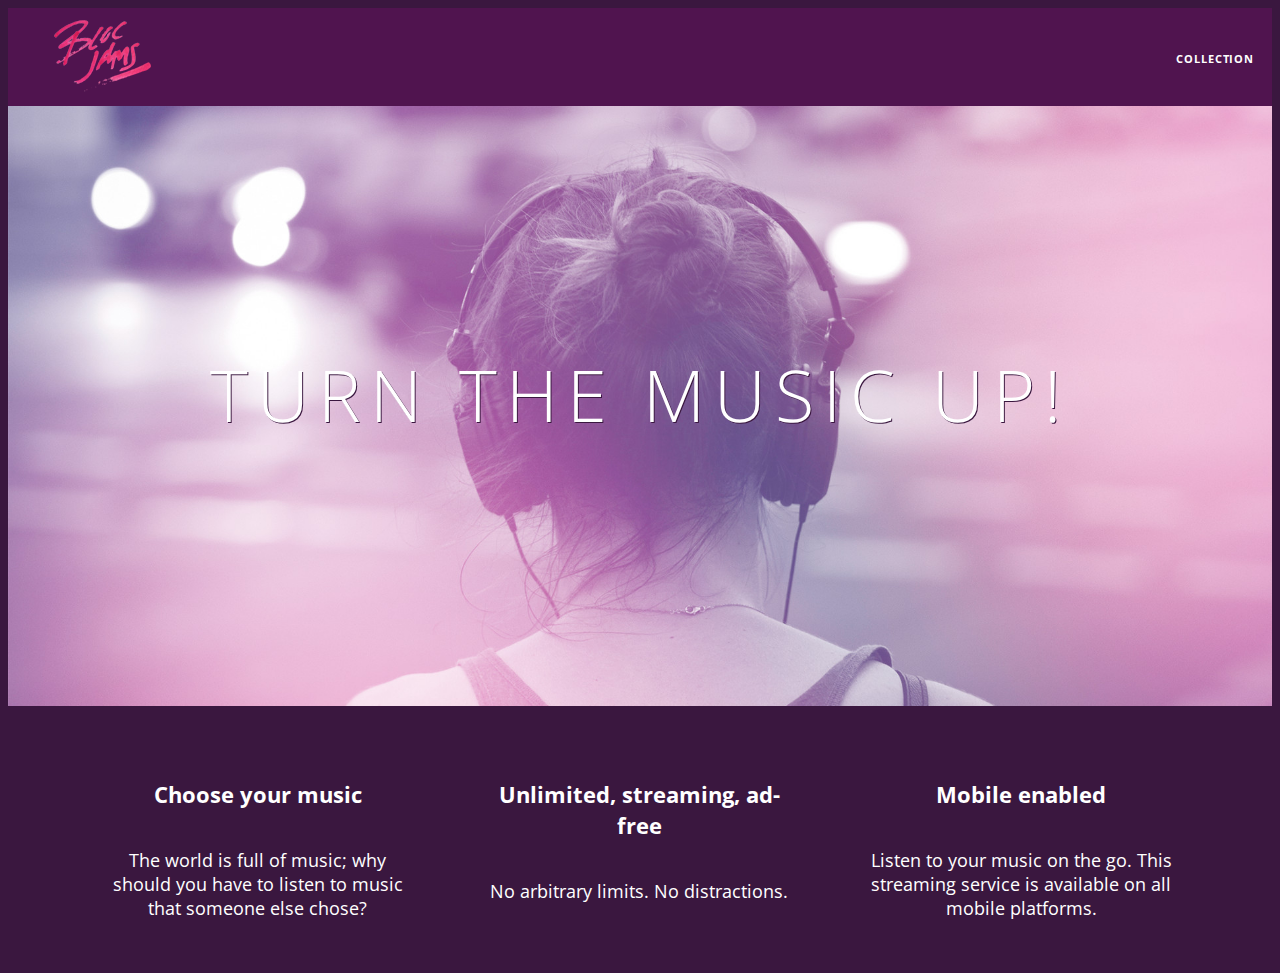
==== index.html @ 8feef7b5 "Checkpoint 5" ====
<!DOCTYPE html>
 <html>
     <head>
       <title>Bloc Jams</title>
       <meta name="viewport" content="width=device-width, initial-scale=1">
       <link rel="stylesheet" type="text/css" href="https://fonts.googleapis.com/css?family=Open+Sans:400,800,600,700,300">
         <link rel="stylesheet" type="text/css" href="https://code.ionicframework.com/ionicons/2.0.1/css/ionicons.min.css">
       <link rel="stylesheet" type="text/css" href="styles/normalize.css">
       <link rel="stylesheet" type="text/css" href="styles/main.css">
       <link rel="stylesheet" type="text/css" href="styles/landing.css">
     </head>

     <body>
     <body class="landing">
       <nav>
       <nav class="navbar"> <!-- navigtion br -->
         <a href="index.html" class="logo">
                      <img src="assets/images/bloc_jams_logo.png" alt="bloc jams logo">
                  </a>
                  <div class="links-container">
                      <a href="collection.html" class="navbar-link">collection</a>
                  </div>
       </nav>

       <section class="hero-content">
       <h1 class="hero-title">Turn the music up!</h1>
       </section>

       <section class="selling-points container clearfix"> <!-- selling points -->
             <div class="point column third">
                 <span class="ion-music-note"></span>
                 <h5 class="point-title">Choose your music</h5>
                 <p class="point-description">The world is full of music; why should you have to listen to music that someone else chose?</p>
          </div>
          <div>
            <div class="point column third">
             <span class="ion-radio-waves"></span>
             <h5 class="point-title">Unlimited, streaming, ad-free</h5>
             <p class="point-description">No arbitrary limits. No distractions.</p>
          </div>
            <div class="point column third">
                 <span class="ion-iphone"></span>
                 <h5 class="point-title">Mobile enabled</h5>
                 <p class="point-description">Listen to your music on the go. This streaming service is available on all mobile platforms.</p>
          </div>
       </section>
     </body>
 </html>
---- styles/main.css ----
*, *::before, *::after {
     -moz-box-sizing: border-box;
     -webkit-box-sizing: border-box;
     box-sizing: border-box;
 }

html {
     height: 100%; /* makes sure our HTML takes up 100% of the browser window */
     font-size: 100%;
 }

 body {
     font-family: 'Open Sans'; /* sets our font to the "Open Sans" typeface */
     color: white;             /* sets the text color to white */
     min-height: 100%;         /* says the height of the body must be, at minimum, 100% of the window */
 }

 body.landing {
     background-color: rgb(58,23,63); /* sets the background color to an RGB value (see below) */
 }

 .navbar {
      position: relative;
      padding: 0.5rem;
      background-color: rgba(101,18,95,0.5);
      z-index: 1;
  }

  .navbar .logo {
      position: relative; /* positioning will be explained in a resource */
      left: 2rem;
      cursor: pointer;  /* produces the finger-pointer icon when you hover over the logo */
 }

 .navbar .links-container {
     display: table;
     position: absolute;
     top: 0;
     right: 0;
     height: 100px;
     color: white;
 }

 .links-container .navbar-link {
     display: table-cell;
     position: relative;
     height: 100%;
     padding-left: 1rem;
     padding-right: 1rem;
     /* #3 */
     vertical-align: middle;
     color: white;
     font-size: 0.625rem;
     letter-spacing: 0.05rem;
     font-weight: 700;
     text-transform: uppercase;
     /* #4 */
     text-decoration: none;
     cursor: pointer;
 }

   /* #5 */
 .links-container .navbar-link:hover {
     color: rgb(233,50,117);
 }


  .hero-content {
       position: relative; /* positioning will be explained in a resource */
       min-height: 600px;  /* hero content element must be _at least_ 600 pixels */
       background-image: url(../assets/images/bloc_jams_bg.jpg);
       background-repeat: no-repeat;
       background-position: center center;
       background-size: cover;
   }

   .hero-content .hero-title {
        position: absolute;             /* positioning will be explained in a resource */
        top: 40%;                       /* positioning will be explained in a resource */
        -webkit-transform: translateY(-50%);
        -moz-transform: translateY(-50%);
        -ms-transform: translateY(-50%);
        transform: translateY(-50%);
        width: 100%;                    /* makes sure the title inhabits the full width of its container */
        text-align: center;             /* aligns text in the horizontal center of the element */
        font-size: 4rem;                /* specifies the size of the font in root em units */
        font-weight: 300;               /* makes the font thinner or lighter weight */
        text-transform: uppercase;      /* transforms the text to be all uppercase lettering */
        letter-spacing: 0.5rem;         /* puts 0.5 root ems worth of space between each letter */
        text-shadow: 1px 1px 0px rgb(58,23,63); /* creates a shadow underneath the text for readability over the image */
    }

    .selling-points {
         position: relative;
         display: table;
         width: 100%;
         -webkit-box-sizing: border-box;
         -moz-box-sizing: border-box;
         box-sizing: border-box; /* we'll explain this in a resource */
     }

     .point {
         display: table-cell;
         position: relative;
         width: 33.3%;
         padding: 2rem;
         text-align: center;
     }

     .point .point-title {
         font-size: 1.25rem;
     }

     .ion-music-note,
     .ion-radio-waves,
     .ion-iphone {
         color: rgb(233,50,117);
         font-size: 5rem;
     }
     /* Medium and small screens (640px) */
      @media (min-width: 640px) {
        html { font-size: 112%; }
      }

      /* Large screens (1024px) */
      @media (min-width: 1024px) {
        html { font-size: 120%; }
      }
      .container {
          margin: 0 auto;
          max-width: 64rem;
      }

      /* Medium screens (640px) */
      @media (min-width: 640px) {
          html { font-size: 112%; }
      }
      .column {
               float: left;
               padding-left: 1rem;
               padding-right: 1rem;
           }
           .column.full { width: 100%; }
                .column.two-thirds { width: 66.7%; }
                .column.half { width: 50%; }
                .column.third { width: 33.3%; }
                .column.fourth { width: 25%; }
                .column.flow-opposite { float: right; }
            }
            .clearfix::after {
               content: ".";
               visibility: hidden;
               display: block;
               height: 0;
               clear: both;
            }
---- styles/landing.css ----
body.landing {
     background-color: rgb(58,23,63);
 }

 .hero-content {
     position: relative;
     min-height: 600px;
     background-image: url(../assets/images/bloc_jams_bg.jpg);
     background-repeat: no-repeat;
     background-position: center center;
     background-size: cover;
 }

 .hero-content .hero-title {
     position: absolute;
     top: 40%;
     -webkit-transform: translateY(-50%);
     -moz-transform: translateY(-50%);
     transform: translateY(-50%);
     width: 100%;
     text-align: center;
     font-size: 4rem;
     font-weight: 300;
     text-transform: uppercase;
     letter-spacing: 0.5rem;
     text-shadow: 1px 1px 0px rgb(58,23,63);
 }
 
 .selling-points {
     position: relative;
 }

 .point {
     position: relative;
     padding: 2rem;
     text-align: center;
 }

 .point .point-title {
     font-size: 1.25rem;
 }

 .ion-music-note,
 .ion-radio-waves,
 .ion-iphone {
     color: rgb(233,50,117);
     font-size: 5rem;
 }
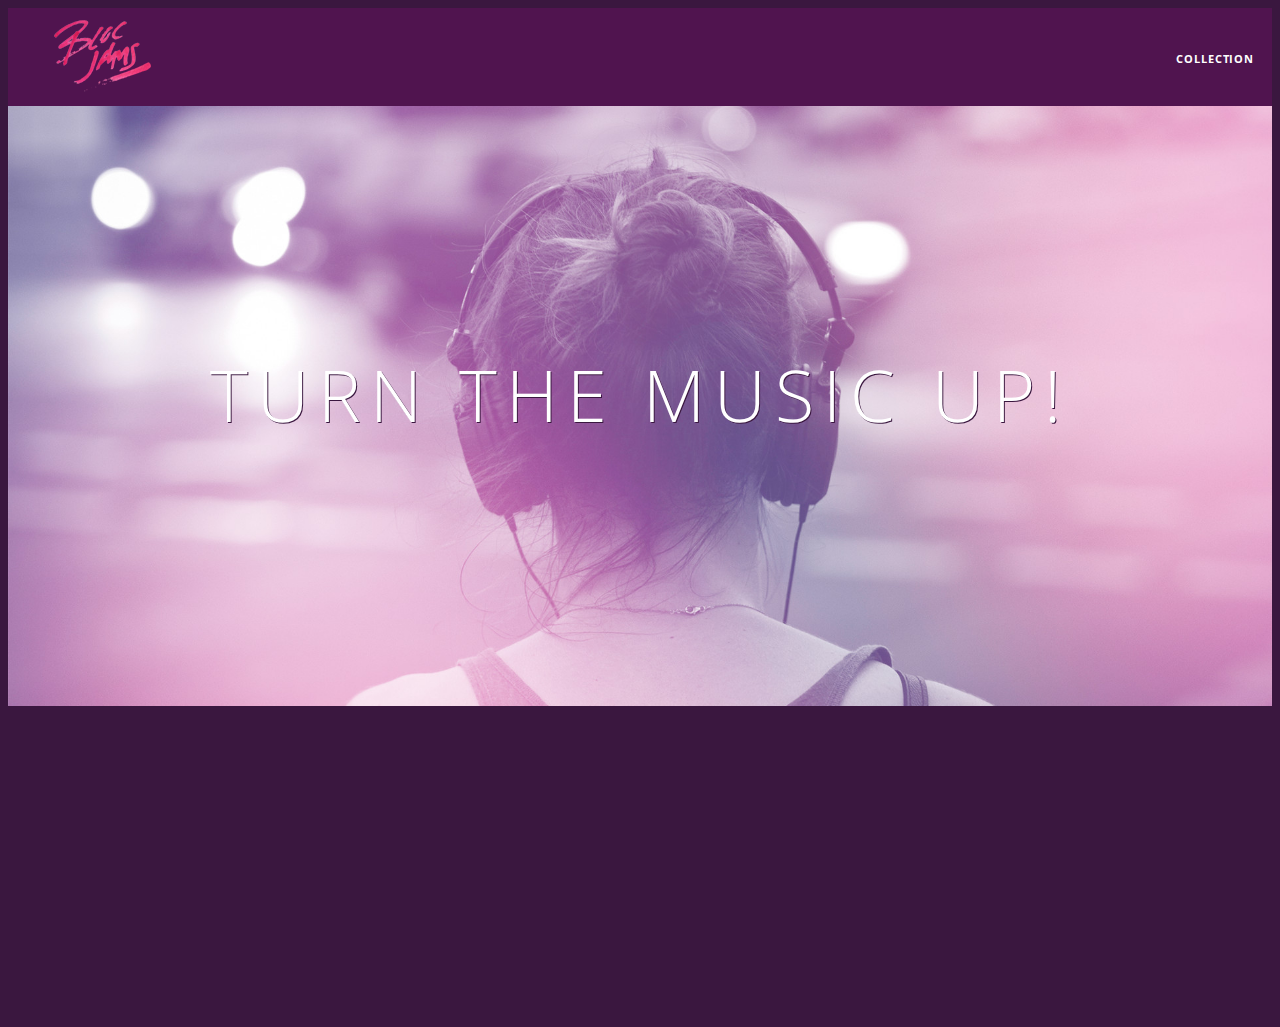
==== commit fa14e9f0: "Checkpoint 8" ====
--- a/index.html
+++ b/index.html
@@ -1,48 +1,46 @@
 <!DOCTYPE html>
- <html>
-     <head>
-       <title>Bloc Jams</title>
-       <meta name="viewport" content="width=device-width, initial-scale=1">
-       <link rel="stylesheet" type="text/css" href="https://fonts.googleapis.com/css?family=Open+Sans:400,800,600,700,300">
-         <link rel="stylesheet" type="text/css" href="https://code.ionicframework.com/ionicons/2.0.1/css/ionicons.min.css">
-       <link rel="stylesheet" type="text/css" href="styles/normalize.css">
-       <link rel="stylesheet" type="text/css" href="styles/main.css">
-       <link rel="stylesheet" type="text/css" href="styles/landing.css">
-     </head>
+<html>
+  <head>
+    <title>Bloc Jams</title>
+    <meta name="viewport" content="width=device-width, initial-scale=1">
+    <link rel="stylesheet" type="text/css" href="https://fonts.googleapis.com/css?family=Open+Sans:400,800,600,700,300">
+    <link rel="stylesheet" type="text/css" href="https://code.ionicframework.com/ionicons/2.0.1/css/ionicons.min.css">
+    <link rel="stylesheet" type="text/css" href="styles/normalize.css">
+    <link rel="stylesheet" type="text/css" href="styles/main.css">
+    <link rel="stylesheet" type="text/css" href="styles/landing.css">
+  </head>
 
-     <body>
-     <body class="landing">
-       <nav>
-       <nav class="navbar"> <!-- navigtion br -->
-         <a href="index.html" class="logo">
-                      <img src="assets/images/bloc_jams_logo.png" alt="bloc jams logo">
-                  </a>
-                  <div class="links-container">
-                      <a href="collection.html" class="navbar-link">collection</a>
-                  </div>
-       </nav>
+  <body class="landing">
+    <nav class="navbar"> <!-- navigtion br -->
+      <a href="index.html" class="logo">
+        <img src="assets/images/bloc_jams_logo.png" alt="bloc jams logo">
+      </a>
+      <div class="links-container">
+        <a href="collection.html" class="navbar-link">collection</a>
+      </div>
+    </nav>
 
-       <section class="hero-content">
-       <h1 class="hero-title">Turn the music up!</h1>
-       </section>
+    <section class="hero-content">
+      <h1 class="hero-title">Turn the music up!</h1>
+    </section>
 
-       <section class="selling-points container clearfix"> <!-- selling points -->
-             <div class="point column third">
-                 <span class="ion-music-note"></span>
-                 <h5 class="point-title">Choose your music</h5>
-                 <p class="point-description">The world is full of music; why should you have to listen to music that someone else chose?</p>
-          </div>
-          <div>
-            <div class="point column third">
-             <span class="ion-radio-waves"></span>
-             <h5 class="point-title">Unlimited, streaming, ad-free</h5>
-             <p class="point-description">No arbitrary limits. No distractions.</p>
-          </div>
-            <div class="point column third">
-                 <span class="ion-iphone"></span>
-                 <h5 class="point-title">Mobile enabled</h5>
-                 <p class="point-description">Listen to your music on the go. This streaming service is available on all mobile platforms.</p>
-          </div>
-       </section>
-     </body>
- </html>
+    <section class="selling-points container clearfix"> <!-- selling points -->
+      <div class="point column third">
+        <span class="ion-music-note"></span>
+        <h5 class="point-title">Choose your music</h5>
+        <p class="point-description">The world is full of music; why should you have to listen to music that someone else chose?</p>
+      </div>
+      <div class="point column third">
+        <span class="ion-radio-waves"></span>
+        <h5 class="point-title">Unlimited, streaming, ad-free</h5>
+        <p class="point-description">No arbitrary limits. No distractions.</p>
+      </div>
+      <div class="point column third">
+        <span class="ion-iphone"></span>
+        <h5 class="point-title">Mobile enabled</h5>
+        <p class="point-description">Listen to your music on the go. This streaming service is available on all mobile platforms.</p>
+      </div>
+    </section>
+    <script src="scripts/landing.js"></script>
+  </body>
+</html>
--- a/styles/main.css
+++ b/styles/main.css
@@ -1,156 +1,168 @@
 *, *::before, *::after {
-     -moz-box-sizing: border-box;
-     -webkit-box-sizing: border-box;
-     box-sizing: border-box;
+  -moz-box-sizing: border-box;
+  -webkit-box-sizing: border-box;
+  box-sizing: border-box;
+}
+
+html {
+  height: 100%; /* makes sure our HTML takes up 100% of the browser window */
+  font-size: 100%;
+}
+
+body {
+  font-family: 'Open Sans'; /* sets our font to the "Open Sans" typeface */
+  color: white;             /* sets the text color to white */
+  min-height: 100%;         /* says the height of the body must be, at minimum, 100% of the window */
+}
+
+body.landing {
+  background-color: rgb(58,23,63); /* sets the background color to an RGB value (see below) */
+}
+
+.navbar {
+  position: relative;
+  padding: 0.5rem;
+  background-color: rgba(101,18,95,0.5);
+  z-index: 1;
+}
+
+.navbar .logo {
+  position: relative; /* positioning will be explained in a resource */
+  left: 2rem;
+  cursor: pointer;  /* produces the finger-pointer icon when you hover over the logo */
+}
+
+.navbar .links-container {
+  display: table;
+  position: absolute;
+  top: 0;
+  right: 0;
+  height: 100px;
+  color: white;
+}
+
+.links-container .navbar-link {
+  display: table-cell;
+  position: relative;
+  height: 100%;
+  padding-left: 1rem;
+  padding-right: 1rem;
+
+  vertical-align: middle;
+  color: white;
+  font-size: 0.625rem;
+  letter-spacing: 0.05rem;
+  font-weight: 700;
+  text-transform: uppercase;
+  text-decoration: none;
+  cursor: pointer;
+}
+
+
+.links-container .navbar-link:hover {
+  color: rgb(233,50,117);
+ }
+.links-container .navbar-link:active {
+  background-color: white;
+}
+
+.container {
+  margin: 0 auto;
+  max-width: 64rem;
+}
+.container.narrow {
+  max-width: 56rem;
+}
+.hero-content {
+  position: relative; /* positioning will be explained in a resource */
+  min-height: 600px;  /* hero content element must be _at least_ 600 pixels */
+  background-image: url(../assets/images/bloc_jams_bg.jpg);
+  background-repeat: no-repeat;
+  background-position: center center;
+  background-size: cover;
+}
+
+.hero-content .hero-title {
+  position: absolute;             /* positioning will be explained in a resource */
+  top: 40%;                       /* positioning will be explained in a resource */
+  -webkit-transform: translateY(-50%);
+  -moz-transform: translateY(-50%);
+  -ms-transform: translateY(-50%);
+  transform: translateY(-50%);
+  width: 100%;                    /* makes sure the title inhabits the full width of its container */
+  text-align: center;             /* aligns text in the horizontal center of the element */
+  font-size: 4rem;                /* specifies the size of the font in root em units */
+  font-weight: 300;               /* makes the font thinner or lighter weight */
+  text-transform: uppercase;      /* transforms the text to be all uppercase lettering */
+  letter-spacing: 0.5rem;         /* puts 0.5 root ems worth of space between each letter */
+  text-shadow: 1px 1px 0px rgb(58,23,63); /* creates a shadow underneath the text for readability over the image */
+}
+
+.selling-points {
+  position: relative;
+  display: table;
+  width: 100%;
+  -webkit-box-sizing: border-box;
+  -moz-box-sizing: border-box;
+  box-sizing: border-box;
+}
+
+.point {
+  display: table-cell;
+  position: relative;
+  width: 33.3%;
+  padding: 2rem;
+  text-align: center;
+}
+
+.point .point-title {
+  font-size: 1.25rem;
+}
+
+.ion-music-note,
+.ion-radio-waves,
+.ion-iphone {
+  color: rgb(233,50,117);
+  font-size: 5rem;
+}
+.container {
+  margin: 0 auto;
+  max-width: 64rem;
+}
+
+/* Medium and small screens (640px) */
+@media (min-width: 640px) {
+ html { font-size: 112%; }
+}
+
+/* Large screens (1024px) */
+@media (min-width: 1024px) {
+  html {font-size: 120%;}
+}
+
+  /* Medium screens (640px) */
+@media (min-width: 640px) {
+  html { font-size: 112%; }
  }
 
-html {
-     height: 100%; /* makes sure our HTML takes up 100% of the browser window */
-     font-size: 100%;
- }
+.column {
+ float: left;
+ padding-left: 1rem;
+ padding-right: 1rem;
+}
 
- body {
-     font-family: 'Open Sans'; /* sets our font to the "Open Sans" typeface */
-     color: white;             /* sets the text color to white */
-     min-height: 100%;         /* says the height of the body must be, at minimum, 100% of the window */
- }
-
- body.landing {
-     background-color: rgb(58,23,63); /* sets the background color to an RGB value (see below) */
- }
-
- .navbar {
-      position: relative;
-      padding: 0.5rem;
-      background-color: rgba(101,18,95,0.5);
-      z-index: 1;
+.column.full { width: 100%; }
+.column.two-thirds { width: 66.7%; }
+.column.half { width: 50%; }
+.column.third { width: 33.3%; }
+.column.fourth { width: 25%; }
+.column.flow-opposite { float: right; }
   }
 
-  .navbar .logo {
-      position: relative; /* positioning will be explained in a resource */
-      left: 2rem;
-      cursor: pointer;  /* produces the finger-pointer icon when you hover over the logo */
- }
-
- .navbar .links-container {
-     display: table;
-     position: absolute;
-     top: 0;
-     right: 0;
-     height: 100px;
-     color: white;
- }
-
- .links-container .navbar-link {
-     display: table-cell;
-     position: relative;
-     height: 100%;
-     padding-left: 1rem;
-     padding-right: 1rem;
-     /* #3 */
-     vertical-align: middle;
-     color: white;
-     font-size: 0.625rem;
-     letter-spacing: 0.05rem;
-     font-weight: 700;
-     text-transform: uppercase;
-     /* #4 */
-     text-decoration: none;
-     cursor: pointer;
- }
-
-   /* #5 */
- .links-container .navbar-link:hover {
-     color: rgb(233,50,117);
- }
-
-
-  .hero-content {
-       position: relative; /* positioning will be explained in a resource */
-       min-height: 600px;  /* hero content element must be _at least_ 600 pixels */
-       background-image: url(../assets/images/bloc_jams_bg.jpg);
-       background-repeat: no-repeat;
-       background-position: center center;
-       background-size: cover;
-   }
-
-   .hero-content .hero-title {
-        position: absolute;             /* positioning will be explained in a resource */
-        top: 40%;                       /* positioning will be explained in a resource */
-        -webkit-transform: translateY(-50%);
-        -moz-transform: translateY(-50%);
-        -ms-transform: translateY(-50%);
-        transform: translateY(-50%);
-        width: 100%;                    /* makes sure the title inhabits the full width of its container */
-        text-align: center;             /* aligns text in the horizontal center of the element */
-        font-size: 4rem;                /* specifies the size of the font in root em units */
-        font-weight: 300;               /* makes the font thinner or lighter weight */
-        text-transform: uppercase;      /* transforms the text to be all uppercase lettering */
-        letter-spacing: 0.5rem;         /* puts 0.5 root ems worth of space between each letter */
-        text-shadow: 1px 1px 0px rgb(58,23,63); /* creates a shadow underneath the text for readability over the image */
-    }
-
-    .selling-points {
-         position: relative;
-         display: table;
-         width: 100%;
-         -webkit-box-sizing: border-box;
-         -moz-box-sizing: border-box;
-         box-sizing: border-box; /* we'll explain this in a resource */
-     }
-
-     .point {
-         display: table-cell;
-         position: relative;
-         width: 33.3%;
-         padding: 2rem;
-         text-align: center;
-     }
-
-     .point .point-title {
-         font-size: 1.25rem;
-     }
-
-     .ion-music-note,
-     .ion-radio-waves,
-     .ion-iphone {
-         color: rgb(233,50,117);
-         font-size: 5rem;
-     }
-     /* Medium and small screens (640px) */
-      @media (min-width: 640px) {
-        html { font-size: 112%; }
-      }
-
-      /* Large screens (1024px) */
-      @media (min-width: 1024px) {
-        html { font-size: 120%; }
-      }
-      .container {
-          margin: 0 auto;
-          max-width: 64rem;
-      }
-
-      /* Medium screens (640px) */
-      @media (min-width: 640px) {
-          html { font-size: 112%; }
-      }
-      .column {
-               float: left;
-               padding-left: 1rem;
-               padding-right: 1rem;
-           }
-           .column.full { width: 100%; }
-                .column.two-thirds { width: 66.7%; }
-                .column.half { width: 50%; }
-                .column.third { width: 33.3%; }
-                .column.fourth { width: 25%; }
-                .column.flow-opposite { float: right; }
-            }
-            .clearfix::after {
-               content: ".";
-               visibility: hidden;
-               display: block;
-               height: 0;
-               clear: both;
-            }
+.clearfix::after {
+  content: ".";
+  visibility: hidden;
+  display: block;
+  height: 0;
+  clear: both;
+}
--- a/styles/landing.css
+++ b/styles/landing.css
@@ -1,48 +1,58 @@
 body.landing {
-     background-color: rgb(58,23,63);
- }
+  background-color: rgb(58,23,63);
+}
 
- .hero-content {
-     position: relative;
-     min-height: 600px;
-     background-image: url(../assets/images/bloc_jams_bg.jpg);
-     background-repeat: no-repeat;
-     background-position: center center;
-     background-size: cover;
- }
+.hero-content {
+  position: relative;
+  min-height: 600px;
+  background-image: url(../assets/images/bloc_jams_bg.jpg);
+  background-repeat: no-repeat;
+  background-position: center center;
+  background-size: cover;
+}
 
- .hero-content .hero-title {
-     position: absolute;
-     top: 40%;
-     -webkit-transform: translateY(-50%);
-     -moz-transform: translateY(-50%);
-     transform: translateY(-50%);
-     width: 100%;
-     text-align: center;
-     font-size: 4rem;
-     font-weight: 300;
-     text-transform: uppercase;
-     letter-spacing: 0.5rem;
-     text-shadow: 1px 1px 0px rgb(58,23,63);
- }
- 
- .selling-points {
-     position: relative;
- }
+.hero-content .hero-title {
+  position: absolute;
+  top: 40%;
+  -webkit-transform: translateY(-50%);
+  -moz-transform: translateY(-50%);
+  transform: translateY(-50%);
+  width: 100%;
+  text-align: center;
+  font-size: 4rem;
+  font-weight: 300;
+  text-transform: uppercase;
+  letter-spacing: 0.5rem;
+  text-shadow: 1px 1px 0px rgb(58,23,63);
+}
 
- .point {
-     position: relative;
-     padding: 2rem;
-     text-align: center;
- }
+.selling-points {
+  position: relative;
+}
 
- .point .point-title {
-     font-size: 1.25rem;
- }
+.point {
+  position: relative;
+  padding: 2rem;
+  text-align: center;
+  opacity: 0;
+  -webkit-transform: scaleX(0.9) translateY(3rem);
+  -moz-transform: scaleX(0.9) translateY(3rem);
+  transform: scaleX(0.9) translateY(3rem);
+  -webkit-transition: all 0.25s ease-in-out;
+  -moz-transition: all 0.25s ease-in-out;
+  transition: all 0.25s ease-in-out;
+  -webkit-transition-delay: 0.2s;
+  -moz-transition-delay: 0.2s;
+  transition-delay: 0.2s;
+}
 
- .ion-music-note,
- .ion-radio-waves,
- .ion-iphone {
-     color: rgb(233,50,117);
-     font-size: 5rem;
- }
+.point .point-title {
+  font-size: 1.25rem;
+}
+
+.ion-music-note,
+.ion-radio-waves,
+.ion-iphone {
+  color: rgb(233,50,117);
+  font-size: 5rem;
+}
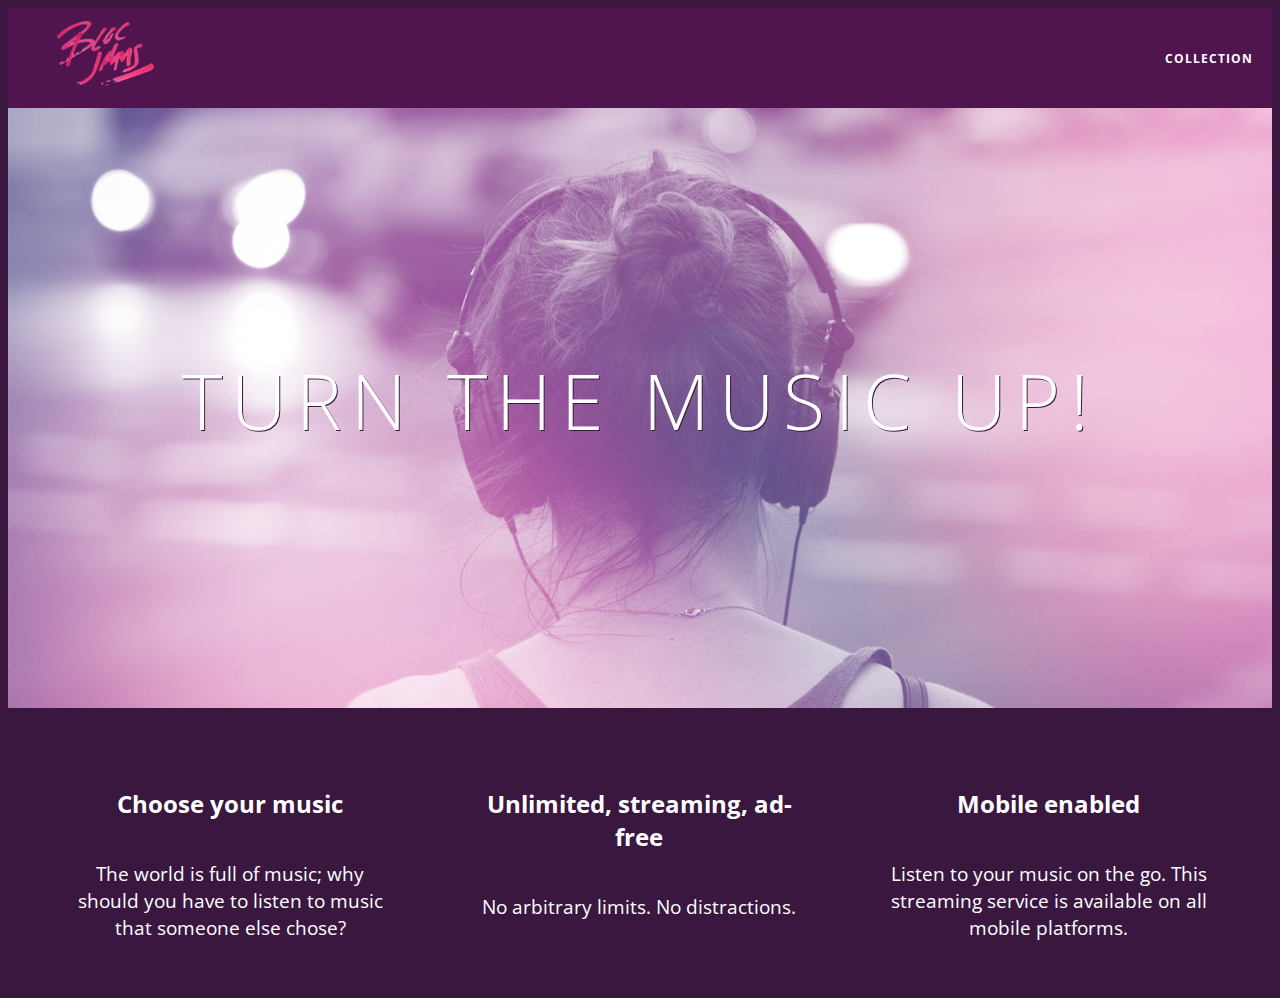
==== commit 47b5bb59: "CHeckpoint 8" ====
--- a/index.html
+++ b/index.html
@@ -9,7 +9,7 @@
     <link rel="stylesheet" type="text/css" href="styles/main.css">
     <link rel="stylesheet" type="text/css" href="styles/landing.css">
   </head>
-
+ 
   <body class="landing">
     <nav class="navbar"> <!-- navigtion br -->
       <a href="index.html" class="logo">
--- a/styles/main.css
+++ b/styles/main.css
@@ -5,18 +5,14 @@
 }
 
 html {
-  height: 100%; /* makes sure our HTML takes up 100% of the browser window */
+  height: 100%;
   font-size: 100%;
 }
 
 body {
-  font-family: 'Open Sans'; /* sets our font to the "Open Sans" typeface */
-  color: white;             /* sets the text color to white */
-  min-height: 100%;         /* says the height of the body must be, at minimum, 100% of the window */
-}
-
-body.landing {
-  background-color: rgb(58,23,63); /* sets the background color to an RGB value (see below) */
+  font-family: 'Open Sans';
+  color: white;
+  min-height: 100%;
 }
 
 .navbar {
@@ -27,7 +23,7 @@
 }
 
 .navbar .logo {
-  position: relative; /* positioning will be explained in a resource */
+  position: relative;
   left: 2rem;
   cursor: pointer;  /* produces the finger-pointer icon when you hover over the logo */
 }
@@ -39,6 +35,7 @@
   right: 0;
   height: 100px;
   color: white;
+  text-decoration: none;
 }
 
 .links-container .navbar-link {
@@ -47,7 +44,6 @@
   height: 100%;
   padding-left: 1rem;
   padding-right: 1rem;
-
   vertical-align: middle;
   color: white;
   font-size: 0.625rem;
@@ -58,111 +54,48 @@
   cursor: pointer;
 }
 
-
 .links-container .navbar-link:hover {
   color: rgb(233,50,117);
- }
-.links-container .navbar-link:active {
-  background-color: white;
 }
 
 .container {
   margin: 0 auto;
   max-width: 64rem;
 }
+
 .container.narrow {
-  max-width: 56rem;
-}
-.hero-content {
-  position: relative; /* positioning will be explained in a resource */
-  min-height: 600px;  /* hero content element must be _at least_ 600 pixels */
-  background-image: url(../assets/images/bloc_jams_bg.jpg);
-  background-repeat: no-repeat;
-  background-position: center center;
-  background-size: cover;
-}
-
-.hero-content .hero-title {
-  position: absolute;             /* positioning will be explained in a resource */
-  top: 40%;                       /* positioning will be explained in a resource */
-  -webkit-transform: translateY(-50%);
-  -moz-transform: translateY(-50%);
-  -ms-transform: translateY(-50%);
-  transform: translateY(-50%);
-  width: 100%;                    /* makes sure the title inhabits the full width of its container */
-  text-align: center;             /* aligns text in the horizontal center of the element */
-  font-size: 4rem;                /* specifies the size of the font in root em units */
-  font-weight: 300;               /* makes the font thinner or lighter weight */
-  text-transform: uppercase;      /* transforms the text to be all uppercase lettering */
-  letter-spacing: 0.5rem;         /* puts 0.5 root ems worth of space between each letter */
-  text-shadow: 1px 1px 0px rgb(58,23,63); /* creates a shadow underneath the text for readability over the image */
-}
-
-.selling-points {
-  position: relative;
-  display: table;
-  width: 100%;
-  -webkit-box-sizing: border-box;
-  -moz-box-sizing: border-box;
-  box-sizing: border-box;
-}
-
-.point {
-  display: table-cell;
-  position: relative;
-  width: 33.3%;
-  padding: 2rem;
-  text-align: center;
-}
-
-.point .point-title {
-  font-size: 1.25rem;
-}
-
-.ion-music-note,
-.ion-radio-waves,
-.ion-iphone {
-  color: rgb(233,50,117);
-  font-size: 5rem;
-}
-.container {
-  margin: 0 auto;
-  max-width: 64rem;
-}
+     max-width: 56rem;
+ }
 
 /* Medium and small screens (640px) */
 @media (min-width: 640px) {
- html { font-size: 112%; }
+  html { font-size: 112%; }
+
+  .column {
+    float: left;
+    padding-left: 1rem;
+    padding-right: 1rem;
+  }
+
+  .column.full {width: 100%; }
+  .column.two-thirds {width: 66.7%; }
+  .column.half {width: 50%; }
+  .column.third {width: 33.3%; }
+  .column.fourth {width: 25%; }
+  .column.flow-opposite { float: right; }
 }
 
 /* Large screens (1024px) */
 @media (min-width: 1024px) {
-  html {font-size: 120%;}
+  html { font-size: 120%; }
 }
 
-  /* Medium screens (640px) */
-@media (min-width: 640px) {
-  html { font-size: 112%; }
- }
-
-.column {
- float: left;
- padding-left: 1rem;
- padding-right: 1rem;
+.clearfix::before,
+.clearfix::after {
+  content: " ";
+  display: table;
 }
 
-.column.full { width: 100%; }
-.column.two-thirds { width: 66.7%; }
-.column.half { width: 50%; }
-.column.third { width: 33.3%; }
-.column.fourth { width: 25%; }
-.column.flow-opposite { float: right; }
-  }
-
 .clearfix::after {
-  content: ".";
-  visibility: hidden;
-  display: block;
-  height: 0;
   clear: both;
 }
--- a/styles/landing.css
+++ b/styles/landing.css
@@ -38,12 +38,12 @@
   -webkit-transform: scaleX(0.9) translateY(3rem);
   -moz-transform: scaleX(0.9) translateY(3rem);
   transform: scaleX(0.9) translateY(3rem);
-  -webkit-transition: all 0.25s ease-in-out;
-  -moz-transition: all 0.25s ease-in-out;
-  transition: all 0.25s ease-in-out;
-  -webkit-transition-delay: 0.2s;
-  -moz-transition-delay: 0.2s;
-  transition-delay: 0.2s;
+  -webkit-transition: all 5.25s ease-in-out;
+  -moz-transition: all 5.25s ease-in-out;
+  transition: all 5.25s ease-in-out;
+  -webkit-transition-delay: 5.0s;
+  -moz-transition-delay: 5.0s;
+  transition-delay: 5.0s;
 }
 
 .point .point-title {
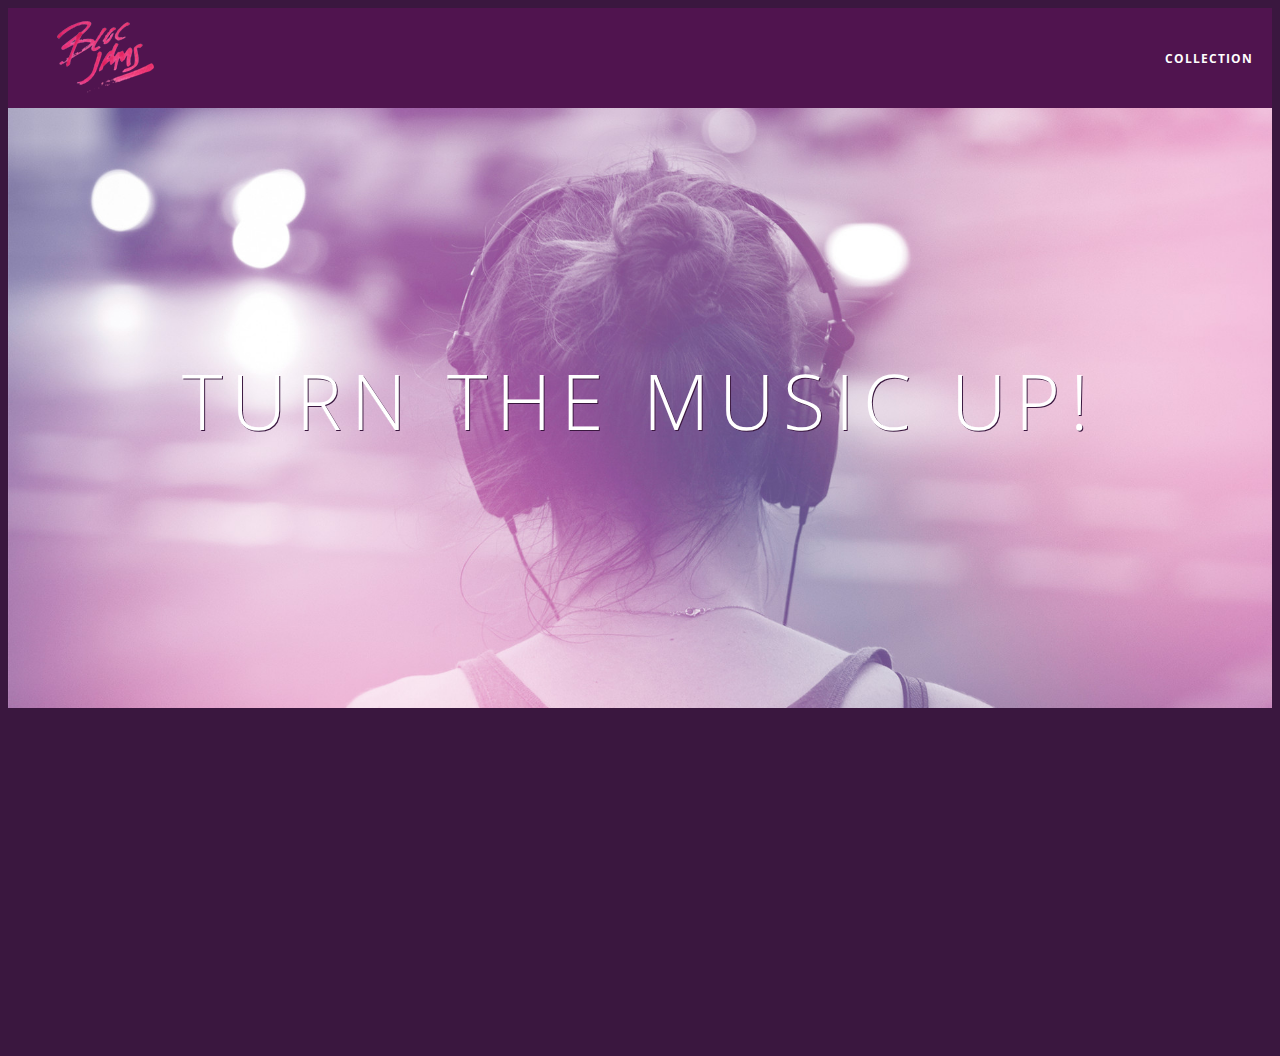
==== commit f7b38b64: "Checkpoint 9" ====
--- a/index.html
+++ b/index.html
@@ -9,7 +9,7 @@
     <link rel="stylesheet" type="text/css" href="styles/main.css">
     <link rel="stylesheet" type="text/css" href="styles/landing.css">
   </head>
- 
+
   <body class="landing">
     <nav class="navbar"> <!-- navigtion br -->
       <a href="index.html" class="logo">
@@ -41,6 +41,7 @@
         <p class="point-description">Listen to your music on the go. This streaming service is available on all mobile platforms.</p>
       </div>
     </section>
+    <script src="scripts/utilities.js"></script>
     <script src="scripts/landing.js"></script>
   </body>
 </html>
